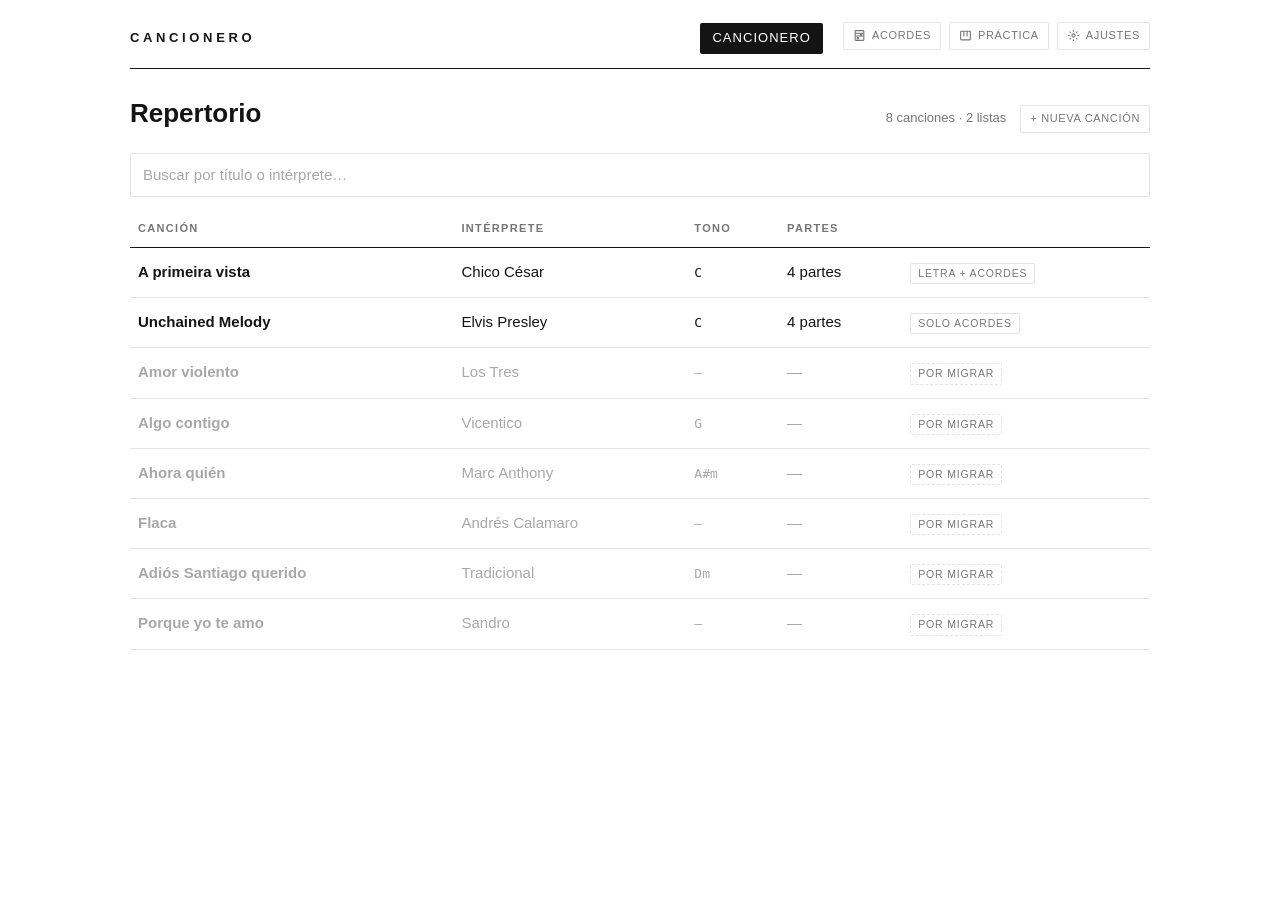
==== app/index.html @ d0d9fe47 "acordes: generador de digitaciones de guitarra + herramienta Acordes Guitarra ya no depende de un ma" ====
<!DOCTYPE html>
<html lang="es">
<head>
  <meta charset="utf-8">
  <meta name="viewport" content="width=device-width, initial-scale=1">
  <meta name="theme-color" content="#ffffff">
  <title>Cancionero</title>
  <link rel="manifest" href="manifest.webmanifest">
  <link rel="icon" href="pwa/icon.svg">
  <link rel="apple-touch-icon" href="pwa/icon.svg">
  <link rel="stylesheet" href="css/base.css">
</head>
<body>
  <div class="app">
    <header class="top">
      <span class="wordmark">Cancionero</span>
      <nav class="tabs" id="navPrimary" role="tablist"></nav>
      <div id="navSecondary"></div>
    </header>
    <main id="view"></main>
  </div>

  <!-- Núcleo (orden importa: primero teoría/registro/utilidades/datos) -->
  <script src="core/music.js"></script>
  <script src="core/registry.js"></script>
  <script src="core/ui.js"></script>
  <script src="core/store.js"></script>
  <script src="core/github.js"></script>
  <script src="core/diagrams.js"></script>
  <script src="core/chords.js"></script>
  <script src="data/songs.js"></script>

  <!-- Herramientas (cada una se auto-registra). Para sumar otra: añade su <script> aquí. -->
  <script src="tools/songbook/songbook.js"></script>
  <script src="tools/chords/chords.js"></script>
  <script src="tools/practice/practice.js"></script>
  <script src="tools/settings/settings.js"></script>

  <!-- Arranque (siempre al final) -->
  <script src="core/app.js"></script>
</body>
</html>
---- app/css/base.css ----
:root{
  --bg:#ffffff; --ink:#141414; --mut:#767676; --faint:#a8a8a8;
  --line:#e3e3e3; --panel:#fafafa; --chip:#f0f0f0; --inv:#141414; --inv-ink:#ffffff;
}
@media (prefers-color-scheme: dark){
  :root{ --bg:#121212; --ink:#ececec; --mut:#9a9a9a; --faint:#6e6e6e;
    --line:#2c2c2c; --panel:#1a1a1a; --chip:#242424; --inv:#ececec; --inv-ink:#121212; }
}
:root[data-theme="dark"]{ --bg:#121212; --ink:#ececec; --mut:#9a9a9a; --faint:#6e6e6e;
  --line:#2c2c2c; --panel:#1a1a1a; --chip:#242424; --inv:#ececec; --inv-ink:#121212; }
:root[data-theme="light"]{ --bg:#ffffff; --ink:#141414; --mut:#767676; --faint:#a8a8a8;
  --line:#e3e3e3; --panel:#fafafa; --chip:#f0f0f0; --inv:#141414; --inv-ink:#ffffff; }

*{box-sizing:border-box}
html,body{margin:0;padding:0}
body{
  background:var(--bg); color:var(--ink);
  font-family:"Helvetica Neue",Helvetica,Arial,system-ui,sans-serif;
  font-size:15px; line-height:1.45;
}
.app{max-width:1060px;margin:0 auto;padding:0 20px 80px}

/* ---------- barra superior ---------- */
header.top{
  display:flex;align-items:baseline;gap:20px;
  padding:22px 0 14px;border-bottom:1px solid var(--ink);
  flex-wrap:wrap;
}
.wordmark{font-weight:700;letter-spacing:.28em;font-size:13px;text-transform:uppercase}
nav.tabs{display:flex;gap:4px;margin-left:auto}
nav.tabs button{
  background:none;border:none;color:var(--mut);cursor:pointer;
  font:inherit;font-size:13px;letter-spacing:.08em;text-transform:uppercase;
  padding:6px 12px;border-radius:2px;
}
nav.tabs button[aria-selected="true"]{background:var(--inv);color:var(--inv-ink)}
nav.tabs button:focus-visible{outline:2px solid var(--ink);outline-offset:2px}
#navSecondary{display:flex;gap:8px}

#view{padding-top:26px}

/* ---------- repertorio ---------- */
.rep-head{display:flex;align-items:baseline;justify-content:space-between;gap:16px;flex-wrap:wrap;margin-bottom:6px}
h1{font-size:26px;font-weight:700;margin:0;text-wrap:balance}
.count{font-size:13px;color:var(--mut)}
input.search{
  width:100%;margin:14px 0 4px;padding:10px 12px;font:inherit;
  border:1px solid var(--line);border-radius:2px;background:var(--bg);color:var(--ink);
}
input.search::placeholder{color:var(--faint)}
table.rep{width:100%;border-collapse:collapse;margin-top:10px}
table.rep th{
  text-align:left;font-size:11px;letter-spacing:.12em;text-transform:uppercase;
  color:var(--mut);font-weight:600;padding:10px 8px;border-bottom:1px solid var(--ink);
}
table.rep td{padding:13px 8px;border-bottom:1px solid var(--line);vertical-align:baseline}
table.rep tr.song{cursor:pointer}
table.rep tr.song:hover td{background:var(--panel)}
table.rep tr.stub td{color:var(--faint);cursor:default}
.t-title{font-weight:600}
.t-key{font-family:ui-monospace,Consolas,"Cascadia Mono",monospace;font-size:13px}
.badge{
  display:inline-block;font-size:10.5px;letter-spacing:.08em;text-transform:uppercase;
  border:1px solid var(--line);border-radius:2px;padding:2px 7px;color:var(--mut);white-space:nowrap;
}
.stub .badge{border-style:dashed}

/* ---------- vista de canción ---------- */
.back{background:none;border:none;color:var(--mut);cursor:pointer;font:inherit;font-size:13px;padding:0 0 14px}
.back:hover{color:var(--ink)}
.song-head h1{font-size:28px}
.artist{color:var(--mut);margin:2px 0 0;font-size:15px}

.controls{
  display:flex;flex-wrap:wrap;gap:10px 22px;align-items:center;
  border-top:1px solid var(--ink);border-bottom:1px solid var(--line);
  padding:12px 0;margin:18px 0 8px;
}
.ctl{display:flex;align-items:center;gap:8px}
.ctl-label{font-size:10.5px;letter-spacing:.12em;text-transform:uppercase;color:var(--mut)}
.seg{display:flex;border:1px solid var(--line);border-radius:2px;overflow:hidden}
.seg button{
  background:var(--bg);border:none;color:var(--mut);cursor:pointer;font:inherit;
  font-size:12.5px;padding:6px 11px;border-right:1px solid var(--line);
}
.seg button:last-child{border-right:none}
.seg button[aria-pressed="true"]{background:var(--inv);color:var(--inv-ink)}
.seg button:focus-visible{outline:2px solid var(--ink);outline-offset:-2px}
.stepper{display:flex;align-items:center;border:1px solid var(--line);border-radius:2px}
.stepper button{background:var(--bg);border:none;color:var(--ink);cursor:pointer;font-size:15px;padding:4px 11px;line-height:1.4}
.stepper .val{
  font-family:ui-monospace,Consolas,monospace;font-size:13px;min-width:52px;text-align:center;
  border-left:1px solid var(--line);border-right:1px solid var(--line);padding:4px 6px;
}
label.check{display:flex;align-items:center;gap:7px;font-size:13px;color:var(--mut);cursor:pointer;user-select:none}
label.check input{accent-color:var(--ink)}

.song-layout{display:grid;grid-template-columns:minmax(0,1fr) 218px;gap:36px;align-items:start}
.song-layout.no-panel{grid-template-columns:minmax(0,1fr)}
@media (max-width:760px){ .song-layout{grid-template-columns:minmax(0,1fr)} }

.part{margin:26px 0}
.part-head{display:flex;align-items:baseline;gap:12px;margin-bottom:8px;flex-wrap:wrap}
.part-name{font-size:11px;letter-spacing:.16em;text-transform:uppercase;font-weight:700}
.part-note{font-size:12px;color:var(--mut)}
.part-ref{font-size:10.5px;color:var(--mut);border:1px dashed var(--faint);border-radius:2px;padding:2px 7px;letter-spacing:.06em;text-transform:uppercase}
.part-body{overflow-x:auto}
pre.line{
  margin:0;font-family:ui-monospace,Consolas,"Cascadia Mono","Menlo",monospace;
  font-size:14px;line-height:1.5;
}
pre.line.chords{color:var(--ink);font-weight:700}
pre.line.lyric{color:var(--ink);font-weight:400;margin-bottom:10px}
.cantar pre.line.lyric{font-size:17px;line-height:1.9;margin-bottom:0}
.grid-row{font-family:ui-monospace,Consolas,monospace;font-weight:700;font-size:14.5px;letter-spacing:.02em;margin:3px 0}
.grid-row .sep{color:var(--faint);font-weight:400;padding:0 6px}
.collapsed-ref{
  border:1px dashed var(--line);border-radius:2px;padding:10px 14px;color:var(--mut);
  font-size:13px;display:flex;gap:10px;align-items:baseline;
}

aside.chordpanel{ border-left:1px solid var(--line);padding-left:22px;position:sticky;top:16px; }
@media (max-width:760px){
  aside.chordpanel{border-left:none;border-top:1px solid var(--line);padding:16px 0 0;position:static}
}
.panel-title{font-size:10.5px;letter-spacing:.14em;text-transform:uppercase;color:var(--mut);margin:0 0 12px;font-weight:600}
.diag-list{display:flex;flex-direction:column;gap:14px}
@media (max-width:760px){ .diag-list{flex-direction:row;overflow-x:auto} }
.diag{display:flex;flex-direction:column;align-items:center;gap:2px;min-width:86px}
.diag .nm{font-family:ui-monospace,Consolas,monospace;font-weight:700;font-size:13px}
.diag .alt{font-size:10.5px;color:var(--faint);cursor:pointer;border-bottom:1px dotted var(--faint)}
.diag svg{display:block}
.nodata{font-size:11px;color:var(--faint);border:1px dashed var(--line);border-radius:2px;padding:14px 10px;text-align:center;width:86px}

/* ---------- botón mini-app (herramientas secundarias) ---------- */
.mini-app-btn{
  display:inline-flex;align-items:center;gap:6px;
  background:var(--bg);border:1px solid var(--line);border-radius:2px;color:var(--mut);
  cursor:pointer;font:inherit;font-size:11px;letter-spacing:.06em;text-transform:uppercase;
  padding:5px 9px;
}
.mini-app-btn:hover{color:var(--ink);border-color:var(--ink)}
.mini-app-btn[aria-pressed="true"]{background:var(--inv);color:var(--inv-ink);border-color:var(--inv)}
.mini-app-btn:focus-visible{outline:2px solid var(--ink);outline-offset:2px}
.mini-app-btn svg{display:block}

/* ---------- práctica de acordes ---------- */
.pr-scope{max-width:470px;margin:0 auto}
.ed-note{font-size:12.5px;color:var(--mut);margin-top:10px;max-width:62ch}
.pr-wrap{border:1px solid var(--ink);border-radius:4px;padding:16px;margin-top:6px;display:flex;flex-direction:column;gap:15px}
.pr-top{display:flex;justify-content:space-between;align-items:flex-start;gap:10px;font-size:11px;color:var(--mut)}
.pr-top .lbl{letter-spacing:.1em;text-transform:uppercase;font-weight:600}
.pr-next-box{text-align:right;line-height:1.5}
.pr-next-chord{font-family:ui-monospace,Consolas,monospace;font-weight:700;font-size:15px;color:var(--ink)}
.pr-tonal{font-size:10.5px;color:var(--mut);border:1px solid var(--line);border-radius:999px;padding:3px 11px;white-space:nowrap}
.pr-stage{display:flex;flex-direction:column;align-items:center;justify-content:center;min-height:120px;gap:4px}
.pr-degree{font-family:ui-monospace,Consolas,monospace;font-size:20px;color:var(--faint);font-weight:700;letter-spacing:.1em;min-height:24px}
.pr-chord{font-family:ui-monospace,Consolas,monospace;font-size:62px;font-weight:800;letter-spacing:-.02em;line-height:1;text-align:center;text-wrap:balance}
.pr-piano{display:flex;justify-content:center}
.pr-kb{position:relative}
.pr-key.white{position:absolute;top:0;background:var(--bg);border:1px solid var(--ink);border-radius:0 0 2px 2px;display:flex;align-items:flex-end;justify-content:center;padding-bottom:6px;box-sizing:border-box}
.pr-key.black{position:absolute;top:0;background:var(--ink);border:1px solid var(--ink);border-radius:0 0 2px 2px;z-index:2;display:flex;align-items:flex-end;justify-content:center;padding-bottom:5px;box-sizing:border-box}
.pr-key .dot{width:8px;height:8px;border-radius:50%;opacity:0}
.pr-key.white.on .dot{opacity:1;background:var(--ink)}
.pr-key.black .dot{width:6px;height:6px}
.pr-key.black.on .dot{opacity:1;background:var(--bg)}
.pr-beats{display:flex;gap:13px;justify-content:center}
.pr-beat{width:9px;height:9px;border-radius:50%;background:var(--chip);border:1px solid var(--line);transition:transform .08s}
.pr-beat.on{background:var(--ink);border-color:var(--ink)}
.pr-beat.on.first{transform:scale(1.3)}
.pr-controls{display:flex;flex-direction:column;gap:9px}
.pr-selects{display:grid;grid-template-columns:1fr 1fr 1fr;gap:8px}
.pr-selects select{background:var(--bg);color:var(--ink);border:1px solid var(--line);border-radius:2px;font:inherit;font-size:12px;padding:7px 6px}
.pr-selects select:disabled{opacity:.4}
.pr-toggles{display:grid;grid-template-columns:repeat(5,1fr);gap:8px}
.pr-toggle{display:flex;flex-direction:column;align-items:center;gap:3px;background:var(--bg);border:1px solid var(--line);border-radius:2px;color:var(--mut);cursor:pointer;font:inherit;padding:7px 2px}
.pr-toggle .big{font-size:14px;font-weight:800;line-height:1}
.pr-toggle .cap{font-size:9px;font-weight:700;letter-spacing:.03em}
.pr-toggle[aria-pressed="true"]{background:var(--inv);color:var(--inv-ink);border-color:var(--inv)}
.pr-toggle:disabled{opacity:.3;cursor:not-allowed}
.pr-toggle:focus-visible{outline:2px solid var(--ink);outline-offset:1px}
.pr-transport{display:grid;grid-template-columns:1fr 1fr;gap:8px}
.pr-play{display:flex;align-items:center;justify-content:center;gap:8px;background:var(--inv);color:var(--inv-ink);border:1px solid var(--inv);border-radius:3px;cursor:pointer;font:inherit;font-weight:700;font-size:13px;letter-spacing:.08em;padding:12px}
.pr-play.playing{background:var(--bg);color:var(--ink);border-color:var(--ink)}
.pr-bpm{display:flex;align-items:center;justify-content:space-between;gap:6px;border:1px solid var(--line);border-radius:3px;padding:6px 8px}
.pr-bpm .val{font-family:ui-monospace,Consolas,monospace;font-size:22px;font-weight:800;font-variant-numeric:tabular-nums;min-width:42px;text-align:center}
.pr-bpm button{background:var(--bg);border:1px solid var(--line);border-radius:2px;color:var(--ink);cursor:pointer;font-size:15px;width:28px;height:28px;line-height:1}
.pr-bpm .cap{font-size:9px;color:var(--mut);font-weight:700;letter-spacing:.05em}

/* ---------- edición ---------- */
.edit-hint{font-size:12.5px;color:var(--mut);border:1px dashed var(--line);border-radius:2px;padding:9px 13px;margin:14px 0 4px}
.ed-toolbar{display:flex;flex-wrap:wrap;gap:10px 14px;align-items:center;margin:12px 0 4px;padding:12px;border:1px solid var(--line);border-radius:3px;background:var(--panel)}
.ed-toolbar label{font-size:10.5px;letter-spacing:.06em;text-transform:uppercase;color:var(--mut);display:flex;flex-direction:column;gap:3px}
.ed-toolbar input{font:inherit;font-size:14px;color:var(--ink);background:var(--bg);border:1px solid var(--line);border-radius:2px;padding:5px 7px}
.tb-sep{flex:0 0 1px;align-self:stretch;background:var(--line)}
.tb-saved{margin-left:auto;font-size:11px;color:var(--faint)}
.mini-x{background:var(--bg);border:1px solid var(--line);border-radius:2px;color:var(--mut);cursor:pointer;font:inherit;font-size:12px;padding:4px 9px}
.mini-x:hover{color:var(--ink);border-color:var(--ink)}
.mini-x.add{border-style:dashed;margin-top:8px}
.mini-x.danger:hover{color:var(--bg);background:var(--ink);border-color:var(--ink)}
.part-head .mini-x{padding:1px 7px;font-size:11px}
.part-name[contenteditable]{outline:none;border-bottom:1px dashed var(--faint);min-width:40px}
.part-name[contenteditable]:focus{border-bottom-color:var(--ink)}

.edrow{margin-bottom:14px}
.edchords{position:relative;height:26px;cursor:copy;border-bottom:1px dotted var(--line)}
.brick{position:absolute;top:1px;font-family:ui-monospace,Consolas,"Cascadia Mono",monospace;font-size:13px;font-weight:700;background:var(--bg);border:1px solid var(--ink);border-radius:2px;padding:0 5px;line-height:20px;cursor:grab;user-select:none;touch-action:none;white-space:nowrap;box-shadow:2px 2px 0 var(--line)}
.brick.drag{cursor:grabbing;box-shadow:3px 3px 0 var(--faint);z-index:5}
.edrow pre.line.lyric{margin-bottom:0}
.gchip{cursor:pointer;border-bottom:1px dashed var(--faint)}
.gchip.add{border-bottom:none;color:var(--faint);padding:0 4px;font-weight:700}
.gchip.add:hover{color:var(--ink)}

.ledrow{margin-bottom:9px}
pre.line.chords.dim{color:var(--faint);font-weight:700}
.lyric-edit{font-family:ui-monospace,Consolas,"Cascadia Mono","Menlo",monospace;font-size:14px;line-height:1.5;white-space:pre-wrap;outline:none;border-bottom:1px dashed var(--line);min-height:1.5em;caret-color:var(--ink);padding:1px 0}
.lyric-edit:focus{border-bottom-color:var(--ink);background:var(--panel)}

.pop{position:absolute;z-index:20;background:var(--bg);border:1px solid var(--ink);border-radius:2px;box-shadow:3px 3px 0 var(--line);padding:8px;display:flex;gap:6px;align-items:center}
.pop input{width:92px;font-family:ui-monospace,Consolas,monospace;font-size:13px;font-weight:700;border:1px solid var(--line);border-radius:2px;padding:4px 6px;background:var(--bg);color:var(--ink)}
.pop button{background:var(--bg);border:1px solid var(--line);border-radius:2px;color:var(--ink);cursor:pointer;font:inherit;font-size:12px;padding:4px 8px}
.pop button.ok{background:var(--inv);color:var(--inv-ink);border-color:var(--inv)}
.pop button.del{color:var(--mut)}

/* ---------- herramienta acordes ---------- */
.pr-scope.wide{max-width:720px}
.ch-search{display:flex;flex-direction:column;gap:5px;font-size:10.5px;letter-spacing:.06em;text-transform:uppercase;color:var(--mut);margin:6px 0 4px}
.ch-search input{font-family:ui-monospace,Consolas,monospace;font-size:20px;font-weight:700;color:var(--ink);background:var(--bg);border:1px solid var(--line);border-radius:2px;padding:8px 10px}
.chord-head{display:flex;align-items:baseline;gap:12px;flex-wrap:wrap;margin:14px 0 6px}
.chord-canon{font-family:ui-monospace,Consolas,monospace;font-size:26px;font-weight:800}
.chord-canon.lat{font-size:16px;color:var(--mut);font-weight:700}
.chord-warn{font-size:11px;color:var(--mut);border:1px dashed var(--line);border-radius:2px;padding:2px 7px}
.chord-cols{display:grid;grid-template-columns:auto 1fr;gap:26px;align-items:start;margin-top:6px}
@media (max-width:620px){ .chord-cols{grid-template-columns:1fr} }
.diag-list.wrap{flex-direction:row;flex-wrap:wrap;gap:16px}
.mono{font-family:ui-monospace,Consolas,monospace}
code{font-family:ui-monospace,Consolas,monospace;font-size:12.5px;background:var(--chip);border-radius:2px;padding:1px 5px}
#cvPreview svg{vertical-align:middle}

/* ---------- ajustes ---------- */
.set-block{border-top:1px solid var(--line);padding:18px 0}
.set-block h2{font-size:11px;letter-spacing:.14em;text-transform:uppercase;color:var(--mut);font-weight:600;margin:0 0 12px}
.set-row{display:flex;flex-wrap:wrap;gap:10px;align-items:center;margin-top:4px}
.set-grid{display:grid;grid-template-columns:1fr 1fr;gap:10px 14px}
.set-grid label{font-size:10.5px;letter-spacing:.06em;text-transform:uppercase;color:var(--mut);display:flex;flex-direction:column;gap:4px}
.set-grid label.wide{grid-column:1 / -1}
.set-grid input{font:inherit;font-size:14px;color:var(--ink);background:var(--bg);border:1px solid var(--line);border-radius:2px;padding:7px 8px}
.set-status{display:inline-block;margin-top:10px;font-size:12.5px;color:var(--mut)}

.footer-note{margin-top:56px;border-top:1px solid var(--line);padding-top:14px;font-size:12px;color:var(--faint);max-width:70ch}
::selection{background:var(--ink);color:var(--bg)}
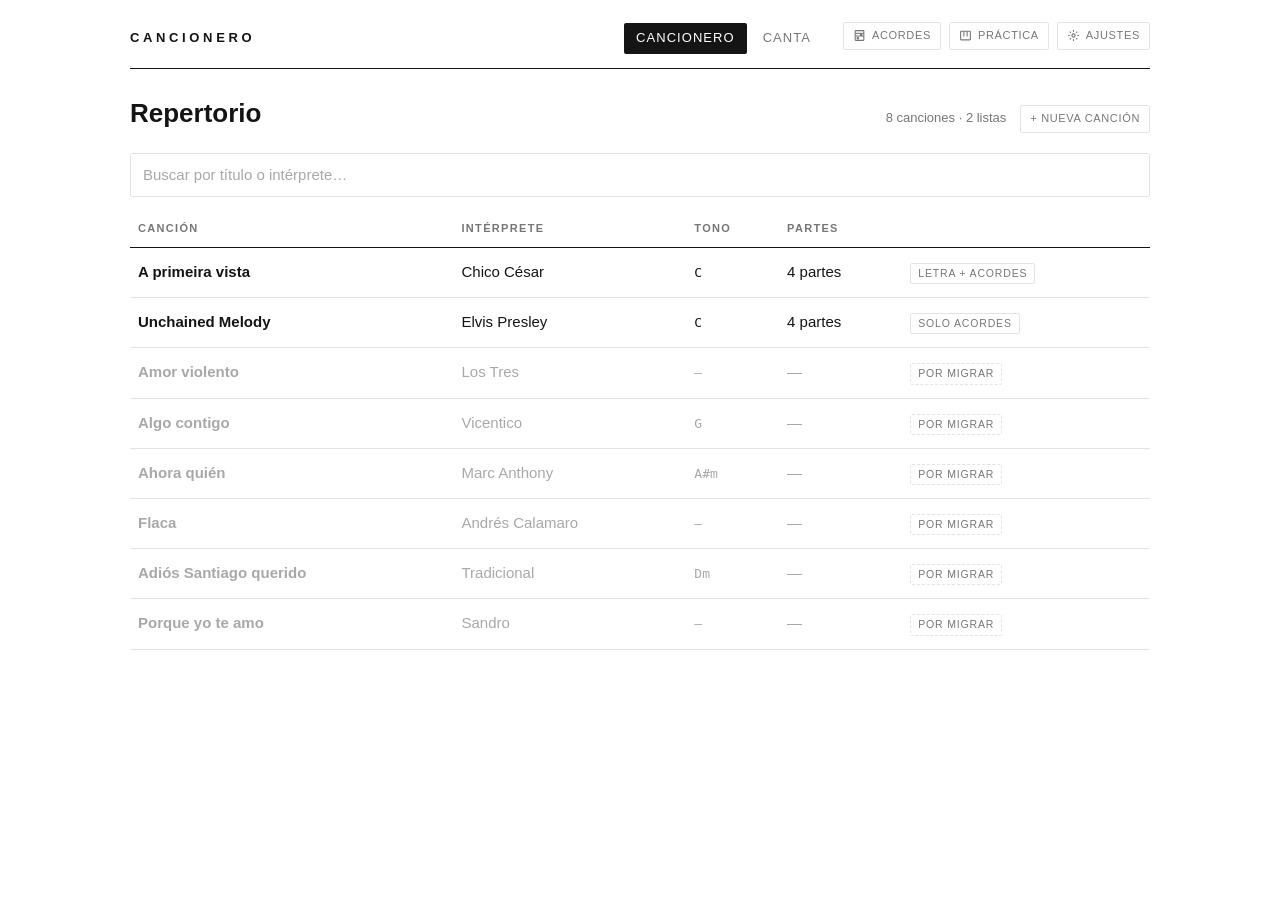
==== commit 4803e0f6: "canta: karaoke con afinación en vivo (voz/música separadas, tono, velocidad, letra sincronizada) Nue" ====
--- a/app/index.html
+++ b/app/index.html
@@ -32,6 +32,10 @@
 
   <!-- Herramientas (cada una se auto-registra). Para sumar otra: añade su <script> aquí. -->
   <script src="tools/songbook/songbook.js"></script>
+  <script src="tools/canta/canta-dsp.js"></script>
+  <script src="tools/canta/canta-pitch.js"></script>
+  <script src="tools/canta/canta-engine.js"></script>
+  <script src="tools/canta/canta.js"></script>
   <script src="tools/chords/chords.js"></script>
   <script src="tools/practice/practice.js"></script>
   <script src="tools/settings/settings.js"></script>
--- a/app/css/base.css
+++ b/app/css/base.css
@@ -247,5 +247,22 @@
 .set-grid input{font:inherit;font-size:14px;color:var(--ink);background:var(--bg);border:1px solid var(--line);border-radius:2px;padding:7px 8px}
 .set-status{display:inline-block;margin-top:10px;font-size:12.5px;color:var(--mut)}
 
+/* ---------- canta ---------- */
+.ka-stage{position:relative;border:1px solid var(--ink);border-radius:4px;overflow:hidden;background:var(--bg);margin-top:14px}
+#kaCanvas{display:block;width:100%;height:330px}
+@media (max-width:600px){ #kaCanvas{height:250px} }
+.ka-hud{position:absolute;top:10px;right:14px;text-align:right;display:flex;flex-direction:column;gap:1px;pointer-events:none}
+#kaScore{font-family:ui-monospace,Consolas,monospace;font-size:26px;font-weight:800;font-variant-numeric:tabular-nums;line-height:1}
+.ka-hud-sub{font-size:10.5px;color:var(--mut);letter-spacing:.08em;text-transform:uppercase}
+.ka-lyric{position:absolute;left:0;right:0;bottom:0;text-align:center;pointer-events:none;padding:26px 16px 10px;background:linear-gradient(transparent,var(--bg) 62%)}
+.ka-now{font-size:25px;font-weight:800;line-height:1.25;text-wrap:balance}
+.ka-now span{color:var(--faint);transition:color .12s}
+.ka-now span.on{color:var(--ink)}
+.ka-next{font-size:14.5px;color:var(--mut);margin-top:2px;min-height:1.3em}
+.ka-play{flex:0 0 auto;padding:10px 22px}
+.ka-prog{flex:1;min-width:160px;accent-color:var(--ink)}
+.ka-ctl input[type="range"]{width:110px;accent-color:var(--ink)}
+.ka-ctl .stepper .val{min-width:56px}
+
 .footer-note{margin-top:56px;border-top:1px solid var(--line);padding-top:14px;font-size:12px;color:var(--faint);max-width:70ch}
 ::selection{background:var(--ink);color:var(--bg)}
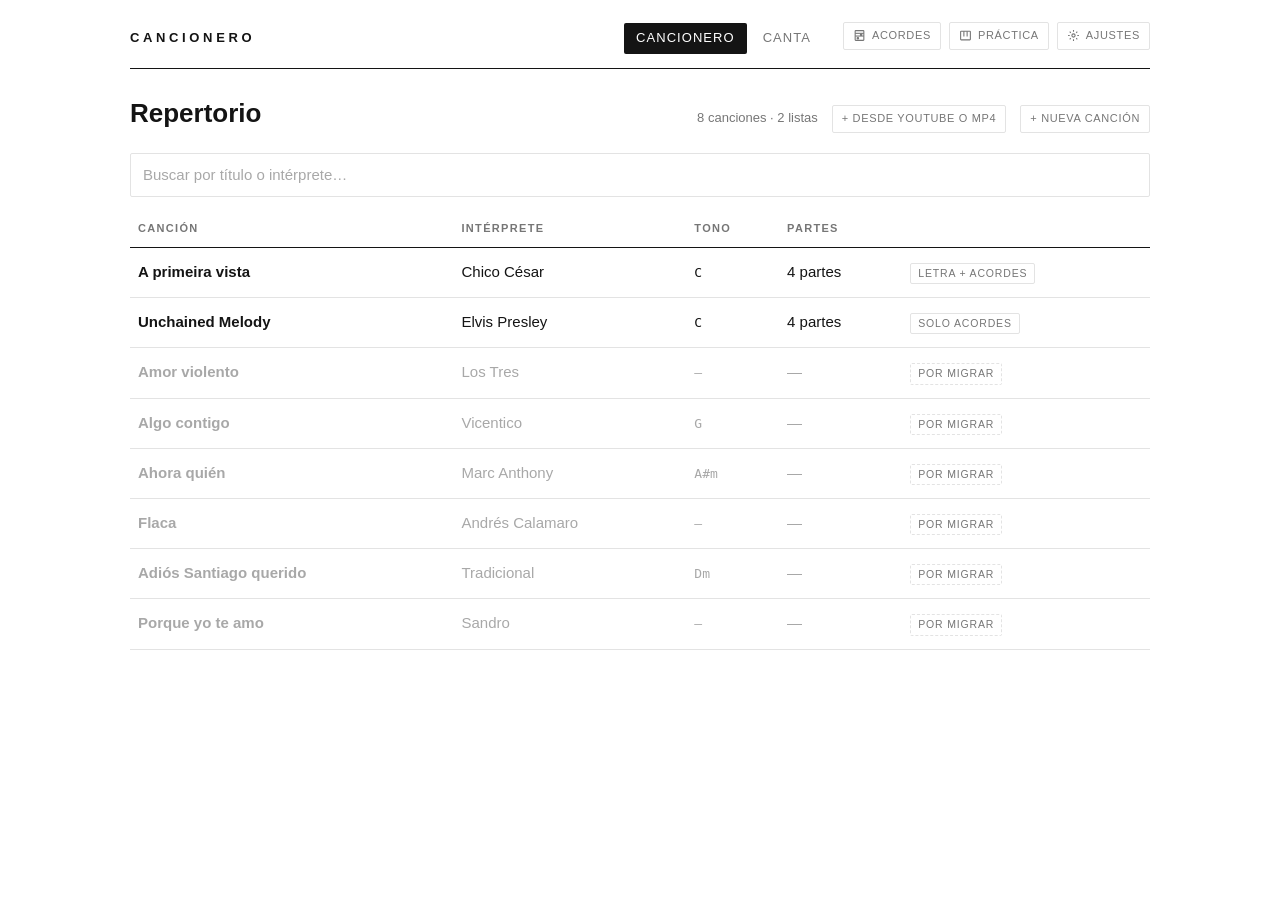
==== commit 12872608: "canta: preparar canciones desde la app (cuadro YouTube/MP4) con motor local Agrega el flujo completo" ====
--- a/app/index.html
+++ b/app/index.html
@@ -34,6 +34,7 @@
   <script src="tools/songbook/songbook.js"></script>
   <script src="tools/canta/canta-dsp.js"></script>
   <script src="tools/canta/canta-pitch.js"></script>
+  <script src="tools/canta/canta-motor.js"></script>
   <script src="tools/canta/canta-engine.js"></script>
   <script src="tools/canta/canta.js"></script>
   <script src="tools/chords/chords.js"></script>
--- a/app/css/base.css
+++ b/app/css/base.css
@@ -247,6 +247,29 @@
 .set-grid input{font:inherit;font-size:14px;color:var(--ink);background:var(--bg);border:1px solid var(--line);border-radius:2px;padding:7px 8px}
 .set-status{display:inline-block;margin-top:10px;font-size:12.5px;color:var(--mut)}
 
+/* ---------- canta: preparar canción ---------- */
+.prep{border:1px solid var(--ink);border-radius:4px;padding:14px 16px 16px;margin:16px 0 18px}
+.prep .panel-title{margin-bottom:10px}
+.prep-warn{font-size:12.5px;color:var(--ink);border:1px dashed var(--ink);border-radius:2px;padding:8px 11px;margin:0 0 10px}
+.prep-form{display:grid;grid-template-columns:1fr 1fr;gap:10px 14px;align-items:end}
+.prep-field{display:flex;flex-direction:column;gap:4px;font-size:10.5px;letter-spacing:.06em;text-transform:uppercase;color:var(--mut)}
+.prep-field.wide{grid-column:1 / -1}
+.prep-field input,.prep-field select{font:inherit;font-size:14px;text-transform:none;letter-spacing:0;color:var(--ink);background:var(--bg);border:1px solid var(--line);border-radius:2px;padding:8px 9px}
+.prep-field input:focus,.prep-field select:focus{outline:none;border-color:var(--ink)}
+.prep-field input[type="file"]{padding:6px;font-size:12.5px}
+.prep-or{grid-column:1 / -1;text-align:center;font-size:11px;letter-spacing:.14em;text-transform:uppercase;color:var(--faint);margin:-2px 0}
+.prep-form .check.wide{grid-column:1 / -1;font-size:12.5px}
+.prep-go{grid-column:1 / -1;padding:12px}
+@media (max-width:600px){ .prep-form{grid-template-columns:1fr} }
+.prep-run,.prep-done{display:flex;flex-direction:column;gap:9px}
+.prep-etapa{font-size:15px;font-weight:700}
+.prep-paso{font-family:ui-monospace,Consolas,monospace;font-size:12px;color:var(--mut);font-weight:400}
+.prep-bar{height:8px;background:var(--chip);border:1px solid var(--line);border-radius:999px;overflow:hidden}
+.prep-bar span{display:block;height:100%;background:var(--ink);transition:width .4s}
+.prep-sub{font-size:12px;color:var(--mut);font-variant-numeric:tabular-nums}
+.prep-log{margin:0;font-family:ui-monospace,Consolas,monospace;font-size:11px;color:var(--faint);white-space:pre-wrap;max-height:96px;overflow:auto}
+.prep-run .mini-x{align-self:flex-start}
+
 /* ---------- canta ---------- */
 .ka-stage{position:relative;border:1px solid var(--ink);border-radius:4px;overflow:hidden;background:var(--bg);margin-top:14px}
 #kaCanvas{display:block;width:100%;height:330px}
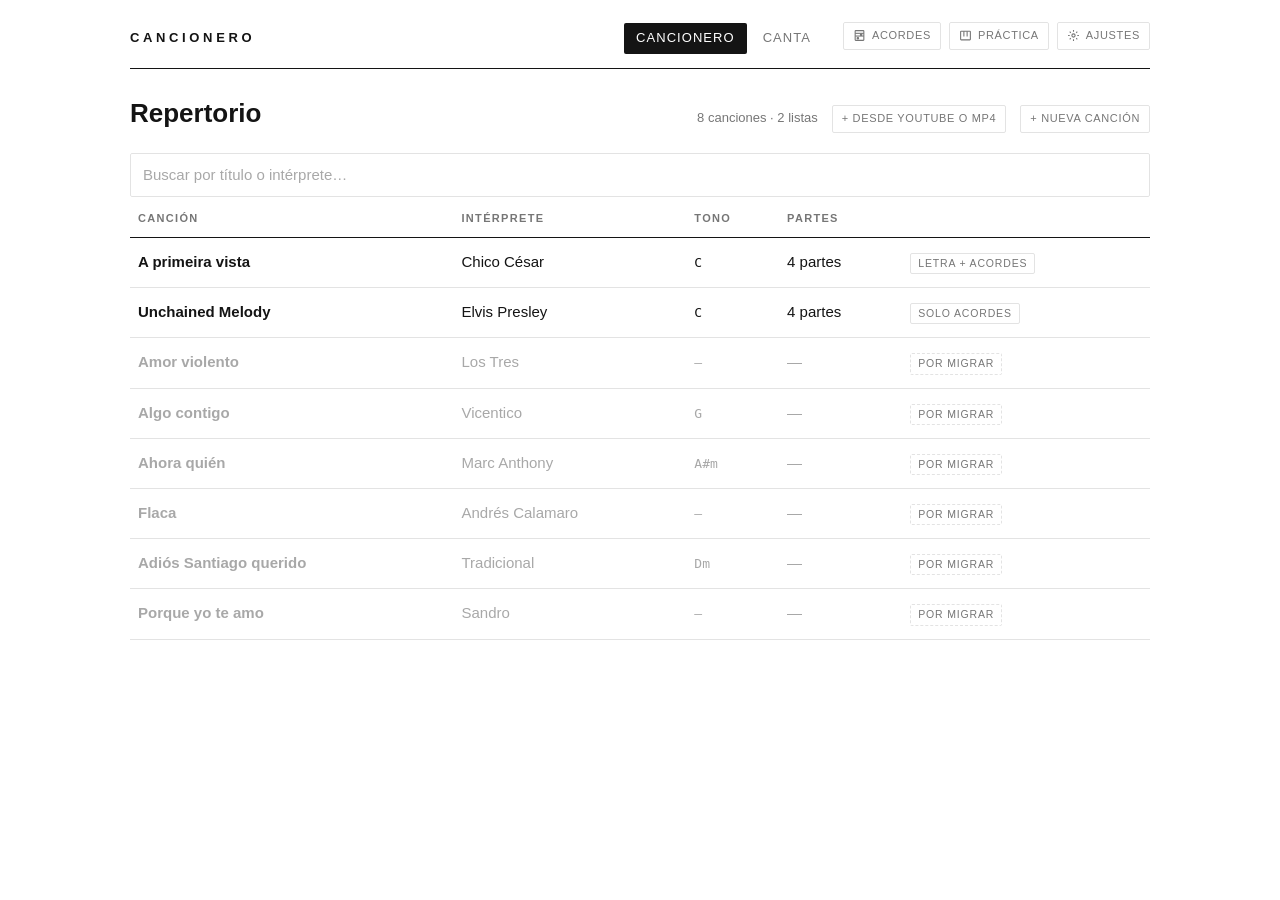
==== commit e9401d2c: "pwa: iconos PNG y maskable para instalar la app en Android Chrome en Android pide íconos PNG de 192 " ====
--- a/app/index.html
+++ b/app/index.html
@@ -7,7 +7,7 @@
   <title>Cancionero</title>
   <link rel="manifest" href="manifest.webmanifest">
   <link rel="icon" href="pwa/icon.svg">
-  <link rel="apple-touch-icon" href="pwa/icon.svg">
+  <link rel="apple-touch-icon" href="pwa/apple-touch-icon.png">
   <link rel="stylesheet" href="css/base.css">
 </head>
 <body>
--- a/app/css/base.css
+++ b/app/css/base.css
@@ -19,6 +19,9 @@
   font-size:15px; line-height:1.45;
 }
 .app{max-width:1060px;margin:0 auto;padding:0 20px 80px}
+/* Canta se beneficia de más ancho (el carril de notas se ve mejor con espacio);
+   el resto de las herramientas se queda angosto porque se lee mejor así. */
+body[data-tool="canta"] .app{max-width:1400px}
 
 /* ---------- barra superior ---------- */
 header.top{
@@ -48,7 +51,13 @@
   border:1px solid var(--line);border-radius:2px;background:var(--bg);color:var(--ink);
 }
 input.search::placeholder{color:var(--faint)}
-table.rep{width:100%;border-collapse:collapse;margin-top:10px}
+.rep-scroll{overflow-x:auto;margin-top:10px}
+table.rep{width:100%;border-collapse:collapse}
+.rep-scroll table.rep{margin-top:0}
+.t-acc{white-space:nowrap;text-align:right}
+.t-acc .badge{margin-right:6px}
+.ka-arch{margin-top:14px}
+.ka-arch table.rep{margin-top:10px;opacity:.75}
 table.rep th{
   text-align:left;font-size:11px;letter-spacing:.12em;text-transform:uppercase;
   color:var(--mut);font-weight:600;padding:10px 8px;border-bottom:1px solid var(--ink);
@@ -197,6 +206,8 @@
 .mini-x{background:var(--bg);border:1px solid var(--line);border-radius:2px;color:var(--mut);cursor:pointer;font:inherit;font-size:12px;padding:4px 9px}
 .mini-x:hover{color:var(--ink);border-color:var(--ink)}
 .mini-x.add{border-style:dashed;margin-top:8px}
+.mini-x.save{background:var(--inv);color:var(--inv-ink);border-color:var(--inv);font-weight:700}
+.mini-x.save:disabled{background:var(--bg);color:var(--faint);border-color:var(--line);cursor:default;font-weight:400}
 .mini-x.danger:hover{color:var(--bg);background:var(--ink);border-color:var(--ink)}
 .part-head .mini-x{padding:1px 7px;font-size:11px}
 .part-name[contenteditable]{outline:none;border-bottom:1px dashed var(--faint);min-width:40px}
@@ -277,11 +288,28 @@
 .ka-hud{position:absolute;top:10px;right:14px;text-align:right;display:flex;flex-direction:column;gap:1px;pointer-events:none}
 #kaScore{font-family:ui-monospace,Consolas,monospace;font-size:26px;font-weight:800;font-variant-numeric:tabular-nums;line-height:1}
 .ka-hud-sub{font-size:10.5px;color:var(--mut);letter-spacing:.08em;text-transform:uppercase}
-.ka-lyric{position:absolute;left:0;right:0;bottom:0;text-align:center;pointer-events:none;padding:26px 16px 10px;background:linear-gradient(transparent,var(--bg) 62%)}
-.ka-now{font-size:25px;font-weight:800;line-height:1.25;text-wrap:balance}
-.ka-now span{color:var(--faint);transition:color .12s}
-.ka-now span.on{color:var(--ink)}
-.ka-next{font-size:14.5px;color:var(--mut);margin-top:2px;min-height:1.3em}
+.ka-cal{margin-top:10px;border:1px solid var(--ink);border-radius:4px;padding:12px;text-align:center}
+.ka-cal-num{font-family:ui-monospace,Consolas,monospace;font-size:34px;font-weight:800;line-height:1.1}
+.ka-cal-txt{font-size:12px;color:var(--mut);margin:6px 0 10px;min-height:2.6em;line-height:1.5}
+.ka-cal-btns{display:flex;gap:6px;justify-content:center;flex-wrap:wrap}
+/* editando pide más alto: el rango vertical se amplía a ~3 octavas
+   (ver rangoEdicion() en canta.js) y necesita espacio para que las
+   plataformas no queden apretadas */
+#kaCanvas.editando{cursor:crosshair;touch-action:none;height:640px}
+@media (max-width:600px){ #kaCanvas.editando{height:480px} }
+.ka-edit{margin-top:10px;border:1px solid var(--ink);border-radius:4px;padding:10px 12px}
+.ka-edit-tips{font-size:12px;color:var(--mut);line-height:1.6;margin-bottom:8px}
+.ka-edit-tips b{color:var(--ink);font-weight:700}
+.ka-edit-btns{display:flex;gap:6px;flex-wrap:wrap}
+#kaEdit.on,#kaEdMulti.on{background:var(--ink);color:var(--bg)}
+.ka-takes{margin-top:26px;border-top:1px solid var(--line);padding-top:14px}
+.ka-takes h2{font-size:14px;letter-spacing:.08em;text-transform:uppercase;color:var(--mut);margin:0 0 10px}
+.ka-take{display:flex;flex-wrap:wrap;gap:8px;align-items:center;justify-content:space-between;
+  border:1px solid var(--line);border-radius:4px;padding:8px 10px;margin-bottom:6px}
+.ka-take.on{border-color:var(--ink)}
+.ka-take-h{font-family:ui-monospace,Consolas,monospace;font-size:12px;color:var(--mut)}
+.ka-take.on .ka-take-h{color:var(--ink);font-weight:700}
+.ka-take-b{display:flex;gap:6px;flex-wrap:wrap}
 .ka-play{flex:0 0 auto;padding:10px 22px}
 .ka-prog{flex:1;min-width:160px;accent-color:var(--ink)}
 .ka-ctl input[type="range"]{width:110px;accent-color:var(--ink)}
@@ -289,3 +317,6 @@
 
 .footer-note{margin-top:56px;border-top:1px solid var(--line);padding-top:14px;font-size:12px;color:var(--faint);max-width:70ch}
 ::selection{background:var(--ink);color:var(--bg)}
+.ka-latov{position:absolute;top:84px;right:12px;display:flex;align-items:center;gap:4px;font:600 11px ui-monospace,Consolas,monospace;color:var(--mut)}
+.ka-latov button{background:var(--bg);border:1px solid var(--line);border-radius:2px;color:var(--ink);cursor:pointer;font-size:10px;width:22px;height:22px;line-height:1;padding:0}
+.ka-latov button:hover{border-color:var(--ink)}
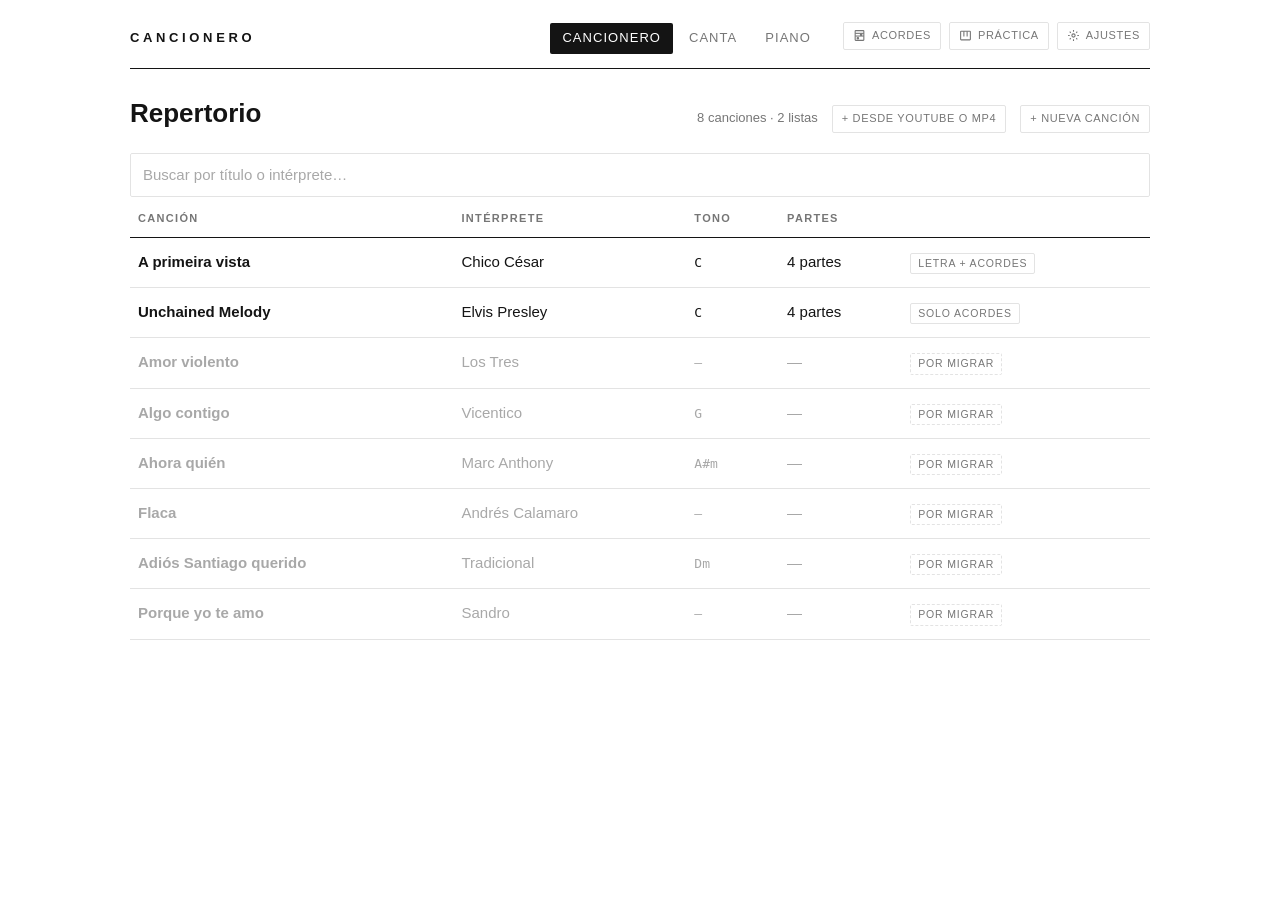
==== commit 40243478: "piano: nueva pestaña para aprender piano popular Siete temas (intervalos, acordes, escalas, campo ar" ====
--- a/app/index.html
+++ b/app/index.html
@@ -37,6 +37,7 @@
   <script src="tools/canta/canta-motor.js"></script>
   <script src="tools/canta/canta-engine.js"></script>
   <script src="tools/canta/canta.js"></script>
+  <script src="tools/piano/piano.js"></script>
   <script src="tools/chords/chords.js"></script>
   <script src="tools/practice/practice.js"></script>
   <script src="tools/settings/settings.js"></script>
--- a/app/css/base.css
+++ b/app/css/base.css
@@ -44,6 +44,7 @@
 
 /* ---------- repertorio ---------- */
 .rep-head{display:flex;align-items:baseline;justify-content:space-between;gap:16px;flex-wrap:wrap;margin-bottom:6px}
+.ka-head-btns{display:flex;gap:8px;flex-wrap:wrap}
 h1{font-size:26px;font-weight:700;margin:0;text-wrap:balance}
 .count{font-size:13px;color:var(--mut)}
 input.search{
@@ -320,3 +321,51 @@
 .ka-latov{position:absolute;top:84px;right:12px;display:flex;align-items:center;gap:4px;font:600 11px ui-monospace,Consolas,monospace;color:var(--mut)}
 .ka-latov button{background:var(--bg);border:1px solid var(--line);border-radius:2px;color:var(--ink);cursor:pointer;font-size:10px;width:22px;height:22px;line-height:1;padding:0}
 .ka-latov button:hover{border-color:var(--ink)}
+
+/* ---------- piano (aprender) ---------- */
+.pk-scope{max-width:820px;margin:0 auto}
+.pk-scope .controls{margin-top:12px}
+.pk-sel{background:var(--bg);color:var(--ink);border:1px solid var(--line);border-radius:2px;font:inherit;font-size:13px;padding:6px 7px}
+.pk-sel.ok{border-color:var(--ink);font-weight:700}
+.pk-sel.bad{border-style:dashed;border-color:var(--mut);color:var(--mut)}
+.pk-in{margin:0;font-family:ui-monospace,Consolas,monospace;font-size:17px;font-weight:700}
+.pk-puntos{margin-left:auto;font-size:11.5px;color:var(--mut);font-variant-numeric:tabular-nums}
+.pk-stage{display:flex;flex-direction:column;align-items:center;text-align:center;gap:6px;padding:18px 0 14px;min-height:110px;justify-content:center}
+.pk-big{font-family:ui-monospace,Consolas,monospace;font-size:40px;font-weight:800;letter-spacing:-.01em;line-height:1.1;text-wrap:balance}
+.pk-big.pk-mid{font-size:24px}
+.pk-sub{font-size:13px;color:var(--mut);max-width:62ch;margin:0 auto;text-align:center}
+.pk-grid{display:flex;flex-wrap:wrap;gap:8px;justify-content:center;margin:10px 0}
+.pk-opt{background:var(--bg);border:1px solid var(--line);border-radius:3px;color:var(--ink);cursor:pointer;font:inherit;font-size:14px;padding:9px 13px;min-width:88px}
+.pk-opt:hover{border-color:var(--ink)}
+.pk-opt[aria-pressed="true"],.pk-opt.ok{background:var(--inv);color:var(--inv-ink);border-color:var(--inv)}
+.pk-opt.bad{color:var(--faint);border-style:dashed;text-decoration:line-through}
+.pk-opt:disabled{cursor:default}
+.pk-kbw{display:flex;justify-content:center;margin:8px 0}
+.pk-kb{width:100%;max-width:640px;height:auto;display:block;touch-action:manipulation;user-select:none;-webkit-user-select:none}
+.pk-kb rect{cursor:pointer}
+.pk-manos{display:grid;grid-template-columns:minmax(0,1fr) minmax(0,2.4fr);gap:18px;align-items:end;margin-top:6px}
+.pk-manos .ctl-label{display:block;text-align:center}
+@media (max-width:620px){ .pk-manos{grid-template-columns:minmax(0,1fr)} .pk-izq .pk-kb{max-width:240px} }
+.pk-acc{display:flex;gap:8px;justify-content:center;align-items:center;flex-wrap:wrap;margin:10px 0}
+.pk-go{padding:11px 26px}
+.pk-fb{text-align:center;font-size:14px;min-height:1.5em;margin:6px 0;color:var(--mut)}
+.pk-fb.ok{color:var(--ink);font-weight:700}
+.pk-fb.bad{color:var(--ink)}
+.pk-campo tr.pk-sel-row td{background:var(--chip)}
+.pk-prog,.pk-trans{display:flex;flex-wrap:wrap;gap:8px;justify-content:center;margin:14px 0 6px}
+.pk-cif{display:flex;flex-direction:column;align-items:center;gap:4px;border:1px solid var(--line);border-radius:3px;padding:8px 12px;min-width:74px}
+.pk-cif.on{border-color:var(--ink);background:var(--inv);color:var(--inv-ink)}
+.pk-rom{font-family:ui-monospace,Consolas,monospace;font-size:12px;color:var(--mut)}
+.pk-cif.on .pk-rom{color:var(--inv-ink);opacity:.75}
+.pk-ac{font-family:ui-monospace,Consolas,monospace;font-size:20px;font-weight:800;display:flex;align-items:center;gap:3px}
+.pk-rej{display:grid;gap:3px;margin:12px 0;font-family:ui-monospace,Consolas,monospace;align-items:center}
+.pk-rej .ctl-label{font-size:9.5px}
+.pk-cu{text-align:center;font-size:11px;color:var(--faint)}
+.pk-cu.on{color:var(--ink);font-weight:700}
+.pk-cel{text-align:center;height:30px;line-height:30px;border:1px solid var(--line);border-radius:2px;font-weight:700;font-size:13px}
+.pk-cel.lleno{background:var(--chip)}
+.pk-cel.on{border-color:var(--ink)}
+.pk-cel.lleno.on{background:var(--inv);color:var(--inv-ink)}
+.pk-tap{background:var(--bg);border:2px solid var(--ink);border-radius:6px;color:var(--ink);cursor:pointer;font:inherit;font-weight:800;font-size:16px;letter-spacing:.06em;padding:22px 40px;touch-action:manipulation;user-select:none}
+.pk-tap:active{background:var(--inv);color:var(--inv-ink)}
+.pk-tap:disabled{opacity:.35;cursor:default}
